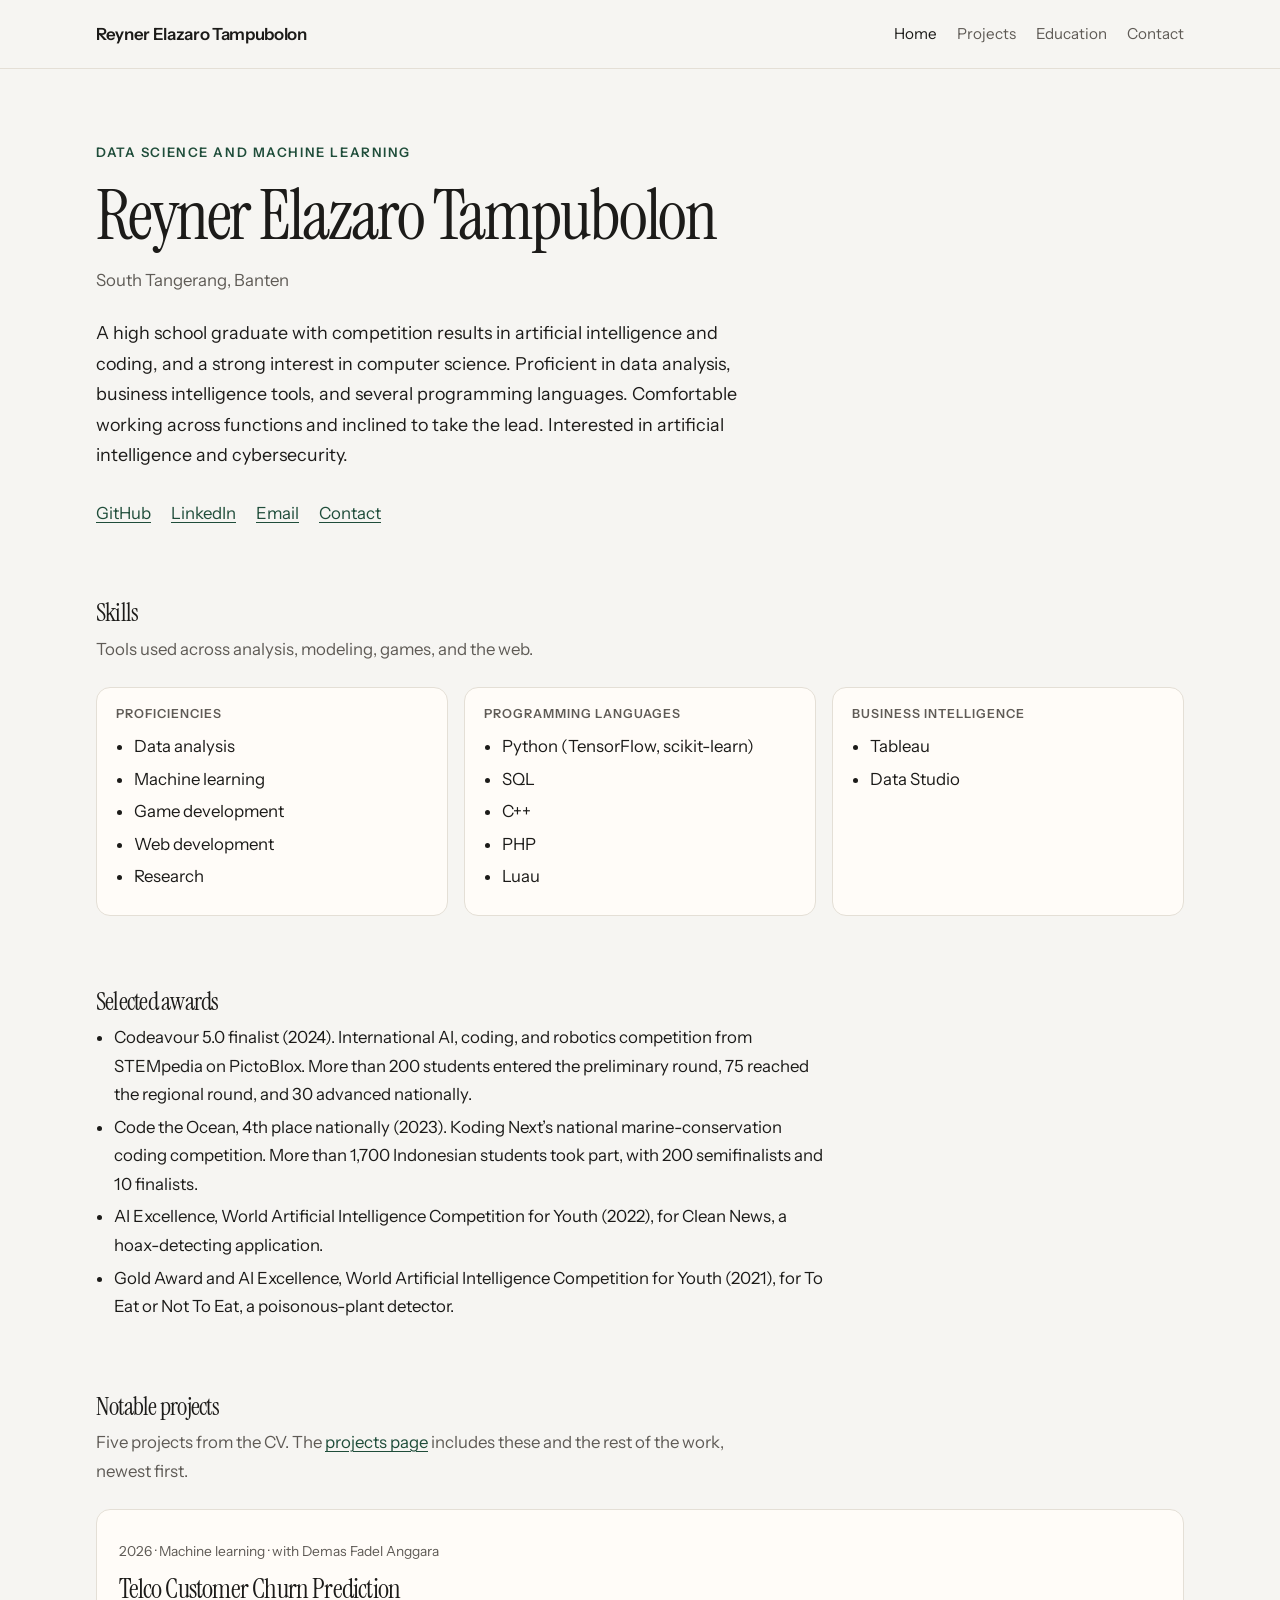
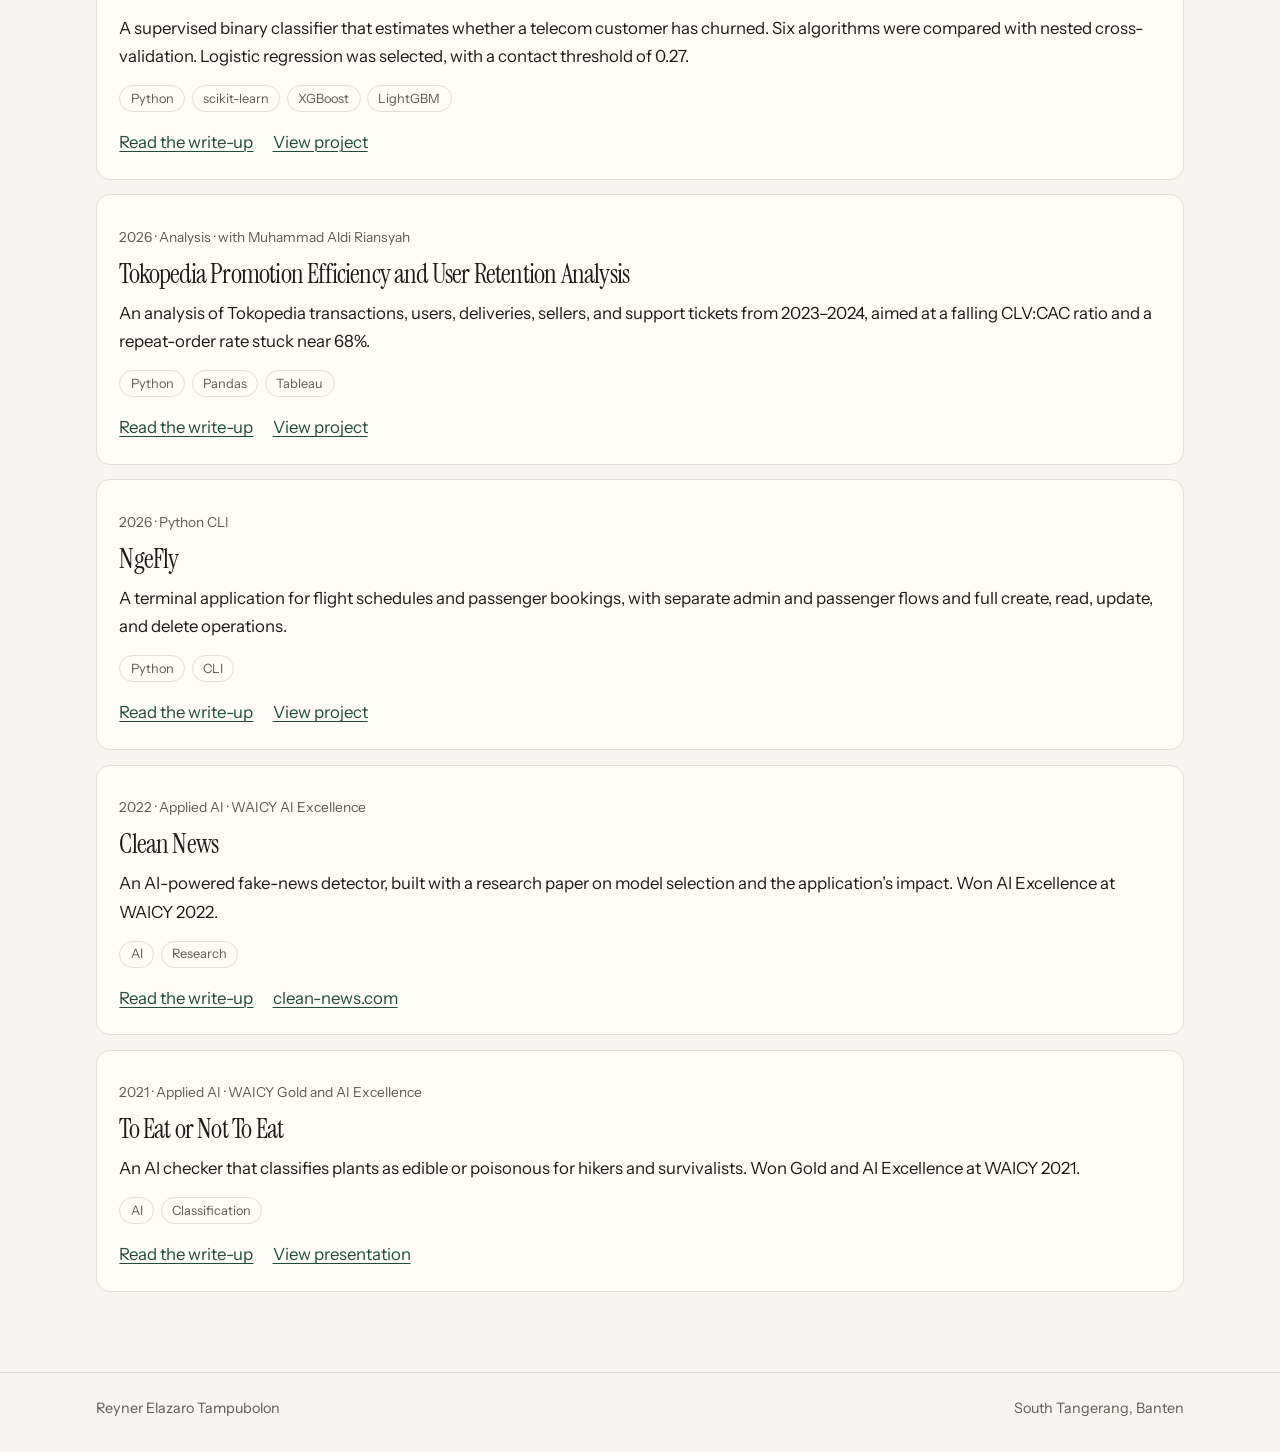
==== index.html @ 840c9fd8 "Initial commit" ====
<!DOCTYPE html>
<html lang="en">
<head>
  <meta charset="utf-8">
  <meta name="viewport" content="width=device-width, initial-scale=1">
  <title>Reyner Elazaro Tampubolon</title>
  <meta name="description" content="Portfolio of Reyner Elazaro Tampubolon, a data science and machine learning student in South Tangerang working on analysis, classification, and applied AI.">
  <link rel="icon" href="favicon.svg" type="image/svg+xml">
  <link rel="preconnect" href="https://fonts.googleapis.com">
  <link rel="preconnect" href="https://fonts.gstatic.com" crossorigin>
  <link href="https://fonts.googleapis.com/css2?family=Instrument+Sans:ital,wght@0,400;0,500;0,600;1,400&family=Instrument+Serif&display=swap" rel="stylesheet">
  <link rel="stylesheet" href="css/style.css">
  <script type="application/ld+json">
  {
    "@context": "https://schema.org",
    "@type": "Person",
    "name": "Reyner Elazaro Tampubolon",
    "email": "mailto:reynerelazaro@gmail.com",
    "telephone": "+6281806627171",
    "address": {
      "@type": "PostalAddress",
      "addressLocality": "South Tangerang",
      "addressRegion": "Banten",
      "addressCountry": "ID"
    },
    "url": "https://github.com/reyneret",
    "sameAs": [
      "https://github.com/reyneret",
      "https://www.linkedin.com/in/reyneret/"
    ]
  }
  </script>
</head>
<body>
  <a class="skip" href="#content">Skip to content</a>
  <header class="site-header">
    <div class="header-inner">
      <a class="brand" href="index.html">Reyner Elazaro Tampubolon</a>
      <nav class="nav" aria-label="Primary">
        <a href="index.html" aria-current="page">Home</a>
        <a href="projects.html">Projects</a>
        <a href="education.html">Education</a>
        <a href="contact.html">Contact</a>
      </nav>
    </div>
  </header>

  <main id="content" class="page">
    <p class="kicker">Data science and machine learning</p>
    <h1>Reyner Elazaro Tampubolon</h1>
    <p class="location">South Tangerang, Banten</p>
    <p class="lede">A high school graduate with competition results in artificial intelligence and coding, and a strong interest in computer science. Proficient in data analysis, business intelligence tools, and several programming languages. Comfortable working across functions and inclined to take the lead. Interested in artificial intelligence and cybersecurity.</p>
    <ul class="hero-links">
      <li><a href="https://github.com/reyneret">GitHub</a></li>
      <li><a href="https://www.linkedin.com/in/reyneret/">LinkedIn</a></li>
      <li><a href="mailto:reynerelazaro@gmail.com">Email</a></li>
      <li><a href="contact.html">Contact</a></li>
    </ul>

    <section class="section" aria-labelledby="skills-heading">
      <h2 id="skills-heading">Skills</h2>
      <p class="section-note">Tools used across analysis, modeling, games, and the web.</p>
      <div class="skill-grid">
        <div class="skill-block">
          <h3>Proficiencies</h3>
          <ul>
            <li>Data analysis</li>
            <li>Machine learning</li>
            <li>Game development</li>
            <li>Web development</li>
            <li>Research</li>
          </ul>
        </div>
        <div class="skill-block">
          <h3>Programming languages</h3>
          <ul>
            <li>Python (TensorFlow, scikit-learn)</li>
            <li>SQL</li>
            <li>C++</li>
            <li>PHP</li>
            <li>Luau</li>
          </ul>
        </div>
        <div class="skill-block">
          <h3>Business intelligence</h3>
          <ul>
            <li>Tableau</li>
            <li>Data Studio</li>
          </ul>
        </div>
      </div>
    </section>

    <section class="section" aria-labelledby="awards-heading">
      <h2 id="awards-heading">Selected awards</h2>
      <ul class="award-list">
        <li>Codeavour 5.0 finalist (2024). International AI, coding, and robotics competition from STEMpedia on PictoBlox. More than 200 students entered the preliminary round, 75 reached the regional round, and 30 advanced nationally.</li>
        <li>Code the Ocean, 4th place nationally (2023). Koding Next’s national marine-conservation coding competition. More than 1,700 Indonesian students took part, with 200 semifinalists and 10 finalists.</li>
        <li>AI Excellence, World Artificial Intelligence Competition for Youth (2022), for Clean News, a hoax-detecting application.</li>
        <li>Gold Award and AI Excellence, World Artificial Intelligence Competition for Youth (2021), for To Eat or Not To Eat, a poisonous-plant detector.</li>
      </ul>
    </section>

    <section class="section" aria-labelledby="projects-heading">
      <h2 id="projects-heading">Notable projects</h2>
      <p class="section-note">Five projects from the CV. The <a href="projects.html">projects page</a> includes these and the rest of the work, newest first.</p>
      <div class="cards">
        <article class="card">
          <p class="meta">2026 · Machine learning · with Demas Fadel Anggara</p>
          <h3>Telco Customer Churn Prediction</h3>
          <p>A supervised binary classifier that estimates whether a telecom customer has churned. Six algorithms were compared with nested cross-validation. Logistic regression was selected, with a contact threshold of 0.27.</p>
          <ul class="tags">
            <li>Python</li>
            <li>scikit-learn</li>
            <li>XGBoost</li>
            <li>LightGBM</li>
          </ul>
          <div class="actions">
            <a href="projects.html#telco">Read the write-up</a>
            <a href="https://github.com/demuuus/telco_customer_churn_machine_learning">View project</a>
          </div>
        </article>

        <article class="card">
          <p class="meta">2026 · Analysis · with Muhammad Aldi Riansyah</p>
          <h3>Tokopedia Promotion Efficiency and User Retention Analysis</h3>
          <p>An analysis of Tokopedia transactions, users, deliveries, sellers, and support tickets from 2023–2024, aimed at a falling CLV:CAC ratio and a repeat-order rate stuck near 68%.</p>
          <ul class="tags">
            <li>Python</li>
            <li>Pandas</li>
            <li>Tableau</li>
          </ul>
          <div class="actions">
            <a href="projects.html#tokopedia">Read the write-up</a>
            <a href="https://github.com/reyneret/Tokopedia-Efficiency-and-Retention-Analysis">View project</a>
          </div>
        </article>

        <article class="card">
          <p class="meta">2026 · Python CLI</p>
          <h3>NgeFly</h3>
          <p>A terminal application for flight schedules and passenger bookings, with separate admin and passenger flows and full create, read, update, and delete operations.</p>
          <ul class="tags">
            <li>Python</li>
            <li>CLI</li>
          </ul>
          <div class="actions">
            <a href="projects.html#ngefly">Read the write-up</a>
            <a href="https://github.com/reyneret/Flight-Ticket-Management-System">View project</a>
          </div>
        </article>

        <article class="card">
          <p class="meta">2022 · Applied AI · WAICY AI Excellence</p>
          <h3>Clean News</h3>
          <p>An AI-powered fake-news detector, built with a research paper on model selection and the application’s impact. Won AI Excellence at WAICY 2022.</p>
          <ul class="tags">
            <li>AI</li>
            <li>Research</li>
          </ul>
          <div class="actions">
            <a href="projects.html#clean-news">Read the write-up</a>
            <a href="http://clean-news.com">clean-news.com</a>
          </div>
        </article>

        <article class="card">
          <p class="meta">2021 · Applied AI · WAICY Gold and AI Excellence</p>
          <h3>To Eat or Not To Eat</h3>
          <p>An AI checker that classifies plants as edible or poisonous for hikers and survivalists. Won Gold and AI Excellence at WAICY 2021.</p>
          <ul class="tags">
            <li>AI</li>
            <li>Classification</li>
          </ul>
          <div class="actions">
            <a href="projects.html#to-eat">Read the write-up</a>
            <a href="https://youtu.be/McGjaKAQ2lE?si=XfhKC0BK4bwfOICW">View presentation</a>
          </div>
        </article>
      </div>
    </section>
  </main>

  <footer class="site-footer">
    <div class="footer-inner">
      <span>Reyner Elazaro Tampubolon</span>
      <span>South Tangerang, Banten</span>
    </div>
  </footer>
</body>
</html>
---- css/style.css ----
:root {
  --bg: #f6f5f2;
  --ink: #1c1b19;
  --muted: #5f5b56;
  --line: #e4dfd6;
  --accent: #1f4d3a;
  --accent-soft: #e7f0eb;
  --card: #fffcf8;
  --danger: #8d2f2f;
  --serif: "Instrument Serif", Georgia, "Times New Roman", serif;
  --sans: "Instrument Sans", "Segoe UI", sans-serif;
  --width: 68rem;
  --text: 42rem;
}

*,
*::before,
*::after {
  box-sizing: border-box;
}

html {
  scroll-behavior: smooth;
}

body {
  margin: 0;
  background: var(--bg);
  color: var(--ink);
  font-family: var(--sans);
  font-size: 1.05rem;
  line-height: 1.7;
}

img {
  max-width: 100%;
}

a {
  color: var(--accent);
  text-decoration-thickness: 1px;
  text-underline-offset: 0.18em;
}

a:hover {
  text-decoration-thickness: 2px;
}

.skip {
  position: absolute;
  left: 1rem;
  top: -4rem;
  background: var(--ink);
  color: var(--bg);
  padding: 0.5rem 0.8rem;
  z-index: 20;
}

.skip:focus {
  top: 0.75rem;
}

.site-header {
  position: sticky;
  top: 0;
  z-index: 10;
  background: color-mix(in srgb, var(--bg) 88%, transparent);
  backdrop-filter: blur(10px);
  border-bottom: 1px solid var(--line);
}

.header-inner,
.page,
.site-footer .footer-inner {
  width: min(var(--width), calc(100% - 2.5rem));
  margin-inline: auto;
}

.header-inner {
  display: flex;
  align-items: center;
  justify-content: space-between;
  gap: 1.5rem;
  min-height: 4.25rem;
}

.brand {
  color: var(--ink);
  text-decoration: none;
  font-weight: 600;
  letter-spacing: -0.02em;
}

.nav {
  display: flex;
  gap: 1.25rem;
}

.nav a {
  color: var(--muted);
  text-decoration: none;
  font-size: 0.95rem;
}

.nav a[aria-current="page"],
.nav a:hover {
  color: var(--ink);
}

.page {
  padding: 4.5rem 0 5rem;
}

.kicker {
  margin: 0 0 0.75rem;
  color: var(--accent);
  font-size: 0.82rem;
  font-weight: 600;
  letter-spacing: 0.12em;
  text-transform: uppercase;
}

h1,
h2,
h3 {
  font-family: var(--serif);
  font-weight: 400;
  letter-spacing: -0.03em;
  line-height: 1.15;
}

h1 {
  margin: 0 0 0.6rem;
  font-size: clamp(2.6rem, 6vw, 4.4rem);
}

.lede,
.intro {
  max-width: var(--text);
  color: var(--ink);
  font-size: 1.12rem;
}

.location {
  margin: 0 0 1.5rem;
  color: var(--muted);
}

.hero-links {
  display: flex;
  flex-wrap: wrap;
  gap: 0.75rem 1.25rem;
  margin: 1.75rem 0 0;
  padding: 0;
  list-style: none;
}

.section {
  margin-top: 4.5rem;
}

.section h2,
.page-intro h1 {
  margin-bottom: 0.4rem;
}

.section-note,
.page-intro p {
  max-width: var(--text);
  color: var(--muted);
  margin-top: 0;
}

.skill-grid {
  display: grid;
  grid-template-columns: repeat(3, 1fr);
  gap: 1rem;
  margin-top: 1.5rem;
}

.skill-block,
.card,
.project,
.edu-item,
.contact-card,
.form-card {
  background: var(--card);
  border: 1px solid var(--line);
  border-radius: 14px;
}

.skill-block {
  padding: 1.15rem 1.2rem 1.25rem;
}

.skill-block h3 {
  margin: 0 0 0.7rem;
  font-family: var(--sans);
  font-size: 0.78rem;
  font-weight: 600;
  letter-spacing: 0.08em;
  text-transform: uppercase;
  color: var(--muted);
}

.skill-block ul,
.award-list {
  margin: 0;
  padding-left: 1.1rem;
}

.skill-block li,
.award-list li {
  margin: 0.25rem 0;
}

.award-list {
  max-width: 46rem;
}

.cards {
  display: grid;
  gap: 0.9rem;
  margin-top: 1.5rem;
}

.card,
.project,
.edu-item {
  padding: 1.35rem 1.4rem 1.4rem;
}

.card-top,
.project-top {
  display: flex;
  justify-content: space-between;
  gap: 1rem;
  align-items: baseline;
}

.meta {
  margin: 0;
  color: var(--muted);
  font-size: 0.86rem;
}

.card h3,
.project h2,
.edu-item h2 {
  margin: 0.25rem 0 0.6rem;
  font-size: 1.7rem;
}

.card p,
.project p,
.edu-item p {
  margin: 0.55rem 0;
}

.tags {
  display: flex;
  flex-wrap: wrap;
  gap: 0.4rem;
  margin: 0.9rem 0 0;
  padding: 0;
  list-style: none;
}

.tags li {
  border: 1px solid var(--line);
  border-radius: 999px;
  padding: 0.1rem 0.65rem;
  color: var(--muted);
  font-size: 0.8rem;
}

.actions {
  display: flex;
  flex-wrap: wrap;
  gap: 0.8rem 1.2rem;
  margin-top: 1rem;
}

.project + .project,
.edu-item + .edu-item {
  margin-top: 1rem;
}

.project {
  overflow-x: auto;
}

.project h3 {
  margin: 1.4rem 0 0.35rem;
  font-family: var(--sans);
  font-size: 0.95rem;
  font-weight: 600;
  letter-spacing: 0;
}

.metrics {
  width: 100%;
  border-collapse: collapse;
  margin: 0.8rem 0 0.2rem;
  font-size: 0.95rem;
}

.metrics th,
.metrics td {
  text-align: left;
  padding: 0.55rem 0.7rem;
  border-bottom: 1px solid var(--line);
  vertical-align: top;
}

.metrics th {
  color: var(--muted);
  font-weight: 500;
  font-size: 0.8rem;
  letter-spacing: 0.04em;
  text-transform: uppercase;
}

.timeline {
  display: grid;
  gap: 1rem;
  margin-top: 1.75rem;
}

.edu-year {
  margin: 0;
  color: var(--accent);
  font-size: 0.86rem;
  font-weight: 600;
}

.contact-layout {
  display: grid;
  grid-template-columns: 0.85fr 1.15fr;
  gap: 1rem;
  margin-top: 2rem;
  align-items: start;
}

.contact-card,
.form-card {
  padding: 1.35rem 1.4rem 1.5rem;
}

.contact-list {
  list-style: none;
  margin: 0.4rem 0 0;
  padding: 0;
}

.contact-list li {
  padding: 0.85rem 0;
  border-bottom: 1px solid var(--line);
}

.contact-list li:last-child {
  border-bottom: 0;
  padding-bottom: 0;
}

.contact-list span {
  display: block;
  color: var(--muted);
  font-size: 0.78rem;
  letter-spacing: 0.08em;
  text-transform: uppercase;
}

.form-card h2 {
  margin: 0 0 0.3rem;
  font-size: 2rem;
}

label {
  display: block;
  margin: 0.95rem 0 0.3rem;
  font-size: 0.92rem;
}

input,
textarea {
  width: 100%;
  border: 1px solid var(--line);
  background: #fff;
  color: var(--ink);
  border-radius: 10px;
  padding: 0.7rem 0.8rem;
  font: inherit;
}

input:focus,
textarea:focus {
  outline: 2px solid var(--accent);
  border-color: transparent;
}

textarea {
  min-height: 9rem;
  resize: vertical;
}

button {
  margin-top: 1.1rem;
  border: 0;
  background: var(--accent);
  color: #f6f5f2;
  font: inherit;
  font-weight: 600;
  border-radius: 999px;
  padding: 0.7rem 1.25rem;
  cursor: pointer;
}

button:hover {
  background: #173c2d;
}

button:disabled {
  opacity: 0.6;
  cursor: progress;
}

.form-note,
.form-status {
  color: var(--muted);
  font-size: 0.92rem;
}

.form-status[data-state="success"] {
  color: var(--accent);
}

.form-status[data-state="error"] {
  color: var(--danger);
}

.hp {
  position: absolute;
  left: -9999px;
}

.site-footer {
  border-top: 1px solid var(--line);
  padding: 1.4rem 0 2rem;
  color: var(--muted);
  font-size: 0.9rem;
}

.footer-inner {
  display: flex;
  justify-content: space-between;
  gap: 1rem;
  flex-wrap: wrap;
}

@media (max-width: 800px) {
  .skill-grid,
  .contact-layout {
    grid-template-columns: 1fr;
  }

  .header-inner {
    align-items: flex-start;
    flex-direction: column;
    padding: 0.9rem 0;
    gap: 0.35rem;
  }

  .page {
    padding-top: 2.8rem;
  }
}
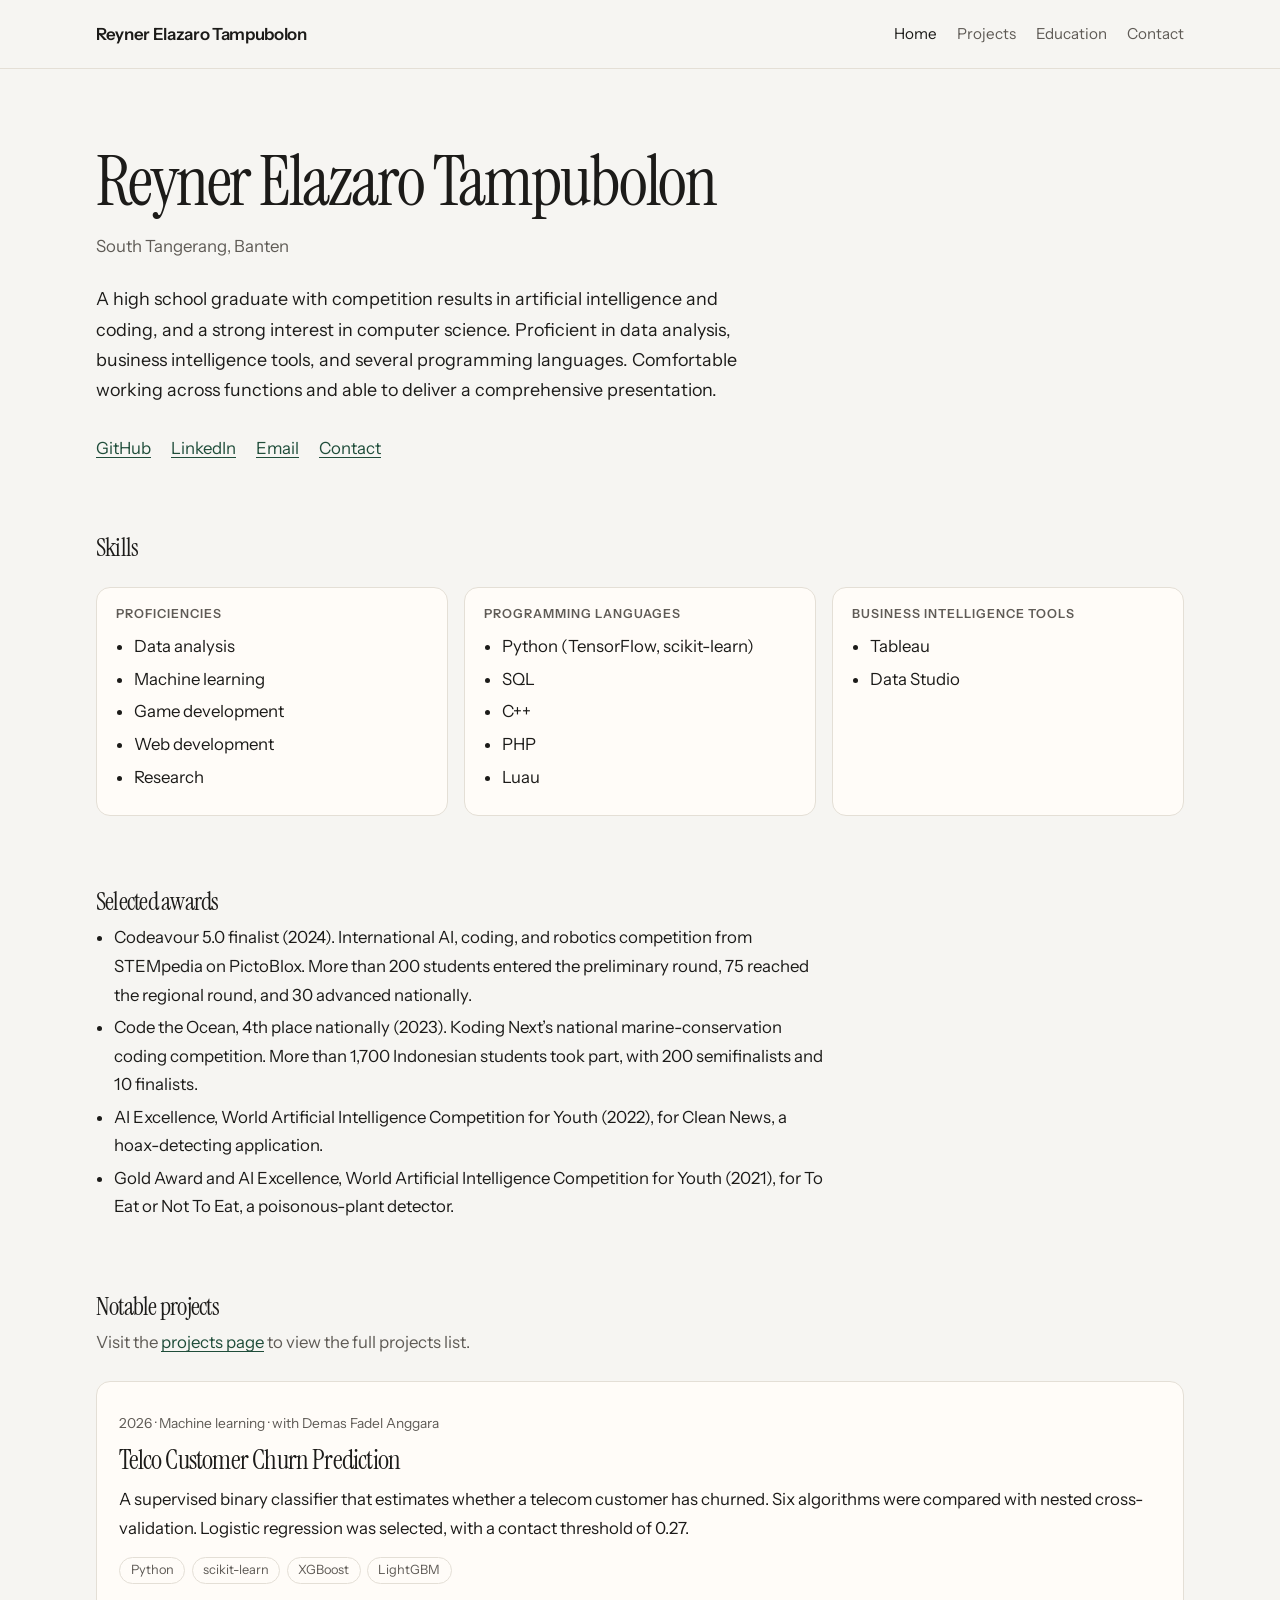
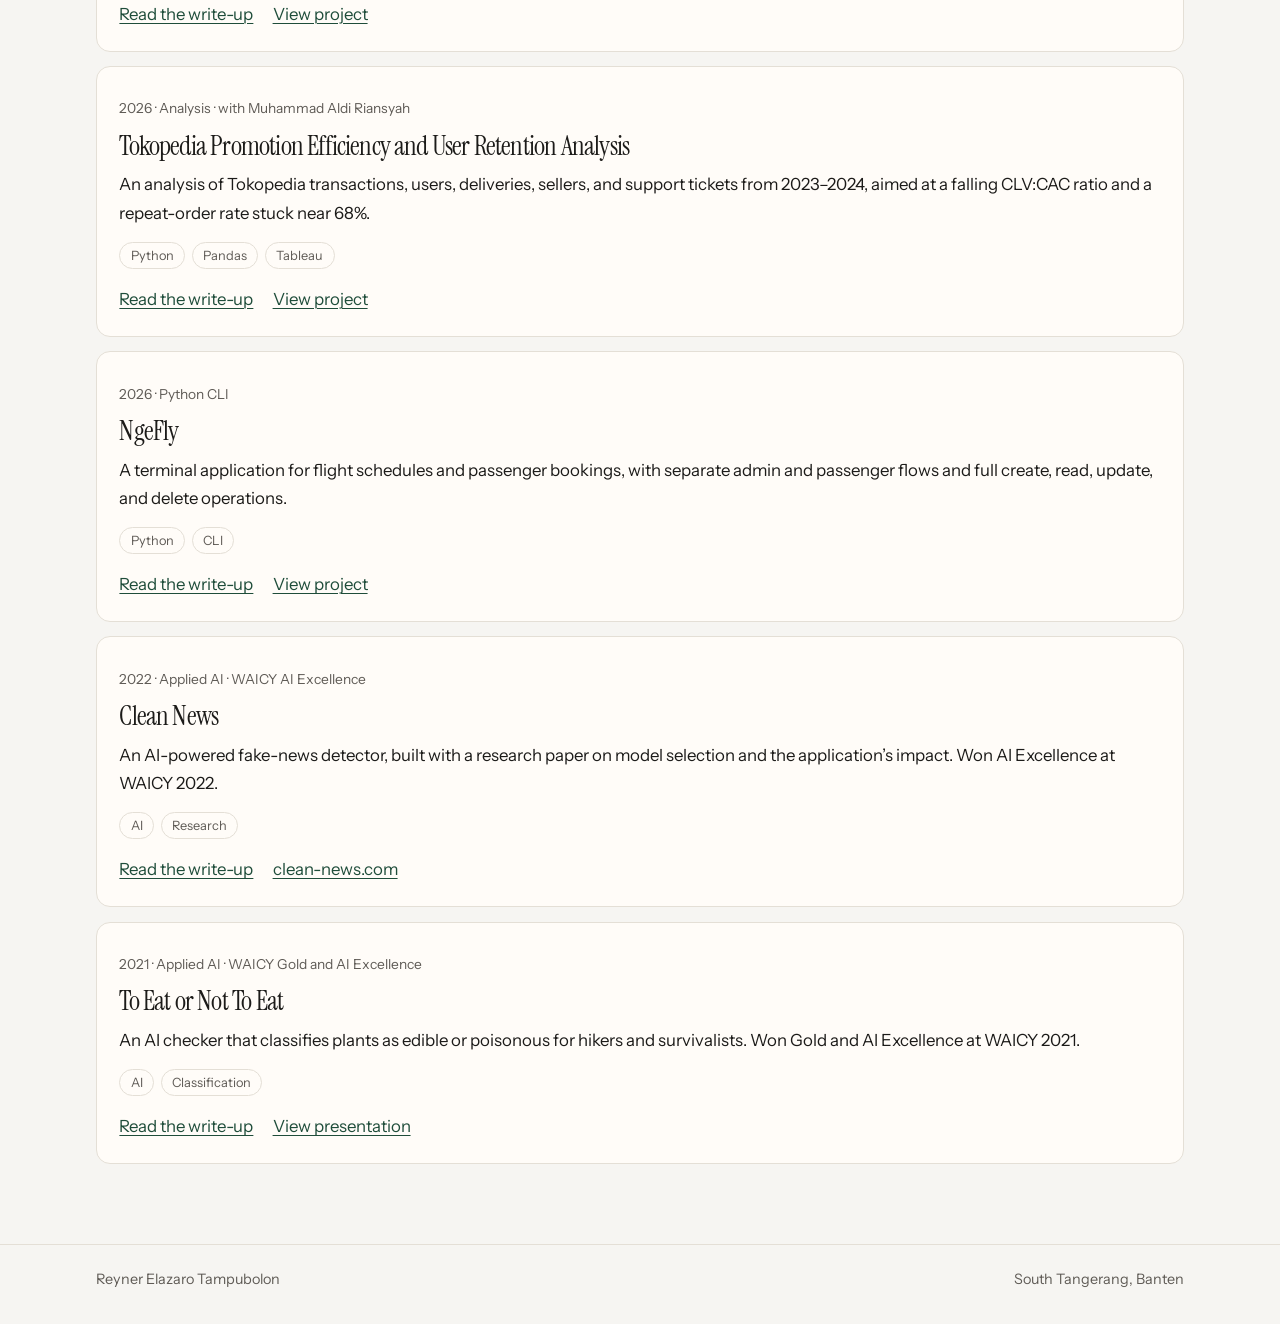
==== commit 56fcd393: "Update content and structure in index.html" ====
--- a/index.html
+++ b/index.html
@@ -46,10 +46,10 @@
   </header>
 
   <main id="content" class="page">
-    <p class="kicker">Data science and machine learning</p>
+    <!-- <p class="kicker">Data science and machine learning</p> -->
     <h1>Reyner Elazaro Tampubolon</h1>
     <p class="location">South Tangerang, Banten</p>
-    <p class="lede">A high school graduate with competition results in artificial intelligence and coding, and a strong interest in computer science. Proficient in data analysis, business intelligence tools, and several programming languages. Comfortable working across functions and inclined to take the lead. Interested in artificial intelligence and cybersecurity.</p>
+    <p class="lede">A high school graduate with competition results in artificial intelligence and coding, and a strong interest in computer science. Proficient in data analysis, business intelligence tools, and several programming languages. Comfortable working across functions and able to deliver a comprehensive presentation.</p>
     <ul class="hero-links">
       <li><a href="https://github.com/reyneret">GitHub</a></li>
       <li><a href="https://www.linkedin.com/in/reyneret/">LinkedIn</a></li>
@@ -59,7 +59,7 @@
 
     <section class="section" aria-labelledby="skills-heading">
       <h2 id="skills-heading">Skills</h2>
-      <p class="section-note">Tools used across analysis, modeling, games, and the web.</p>
+      <!-- <p class="section-note">Tools used across analysis, modeling, games, and the web.</p> -->
       <div class="skill-grid">
         <div class="skill-block">
           <h3>Proficiencies</h3>
@@ -82,7 +82,7 @@
           </ul>
         </div>
         <div class="skill-block">
-          <h3>Business intelligence</h3>
+          <h3>Business intelligence tools</h3>
           <ul>
             <li>Tableau</li>
             <li>Data Studio</li>
@@ -103,7 +103,7 @@
 
     <section class="section" aria-labelledby="projects-heading">
       <h2 id="projects-heading">Notable projects</h2>
-      <p class="section-note">Five projects from the CV. The <a href="projects.html">projects page</a> includes these and the rest of the work, newest first.</p>
+      <p class="section-note">Visit the <a href="projects.html">projects page</a> to view the full projects list.</p>
       <div class="cards">
         <article class="card">
           <p class="meta">2026 · Machine learning · with Demas Fadel Anggara</p>
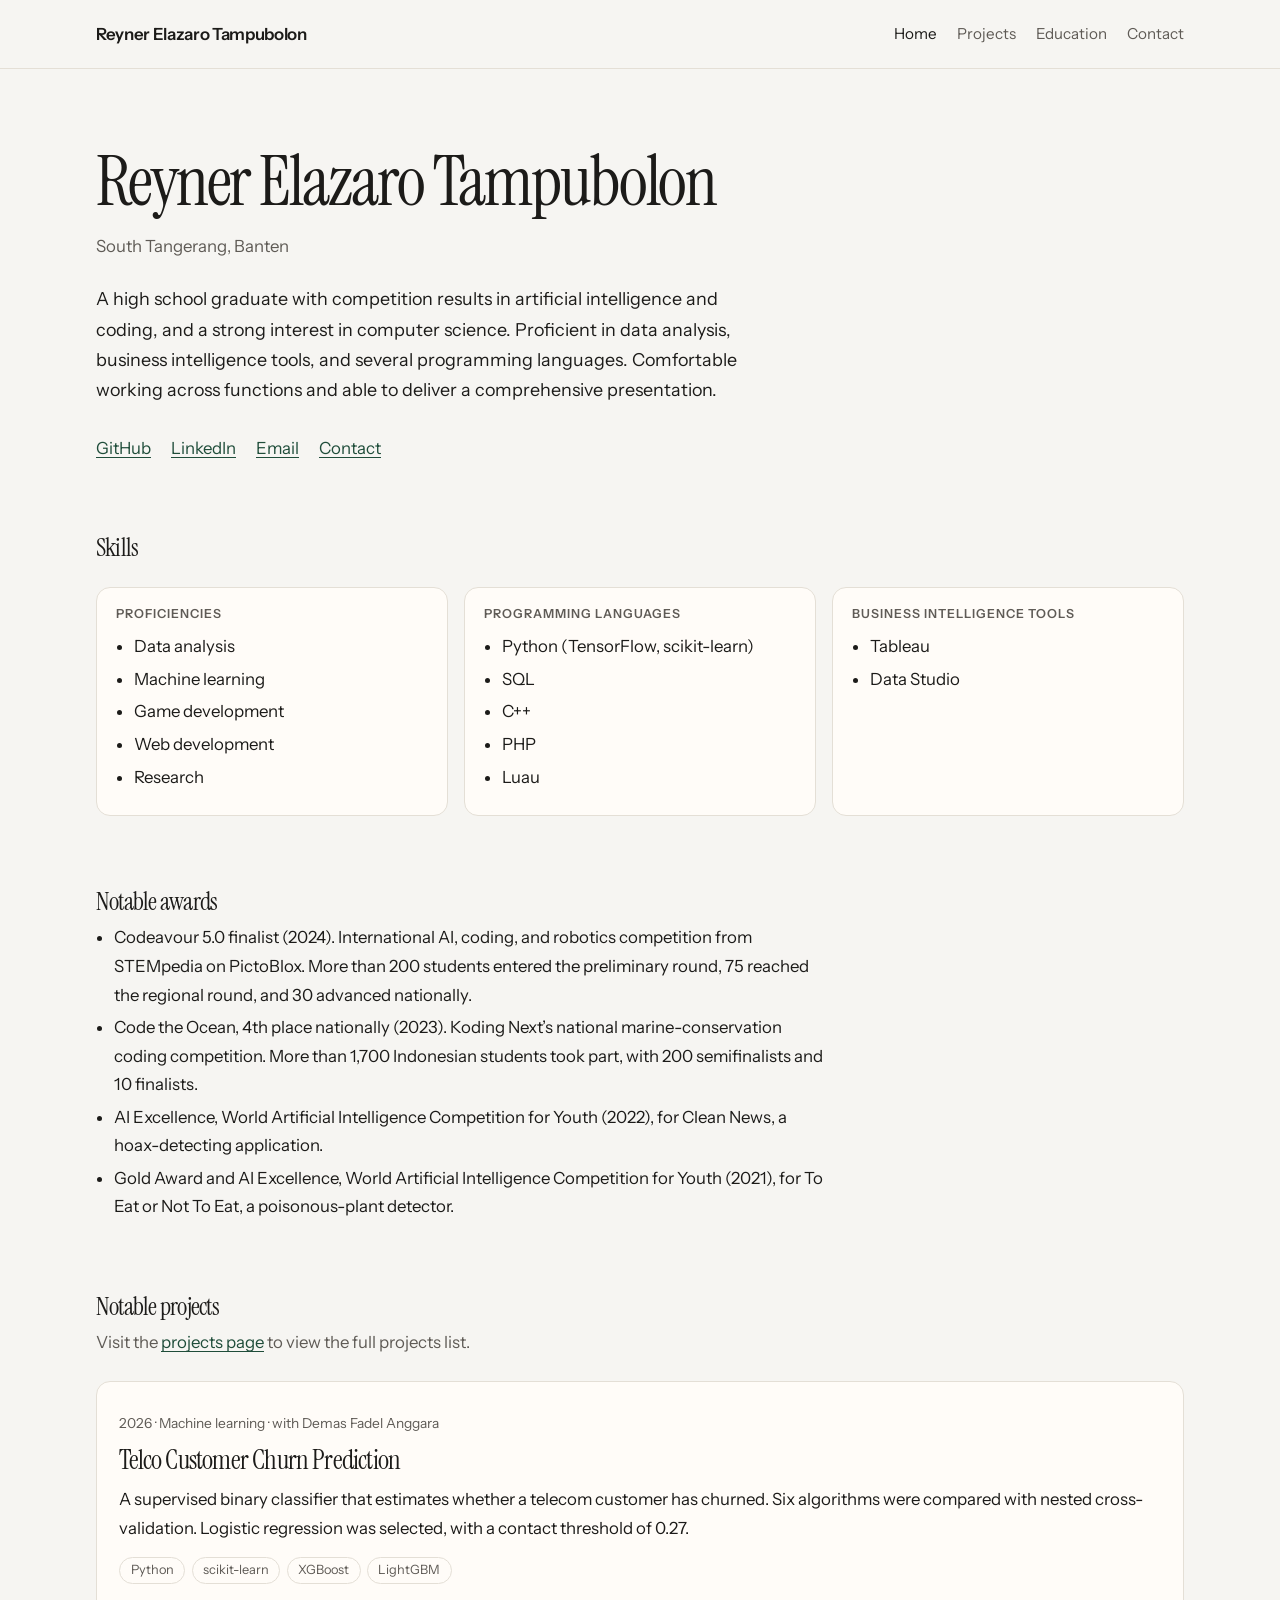
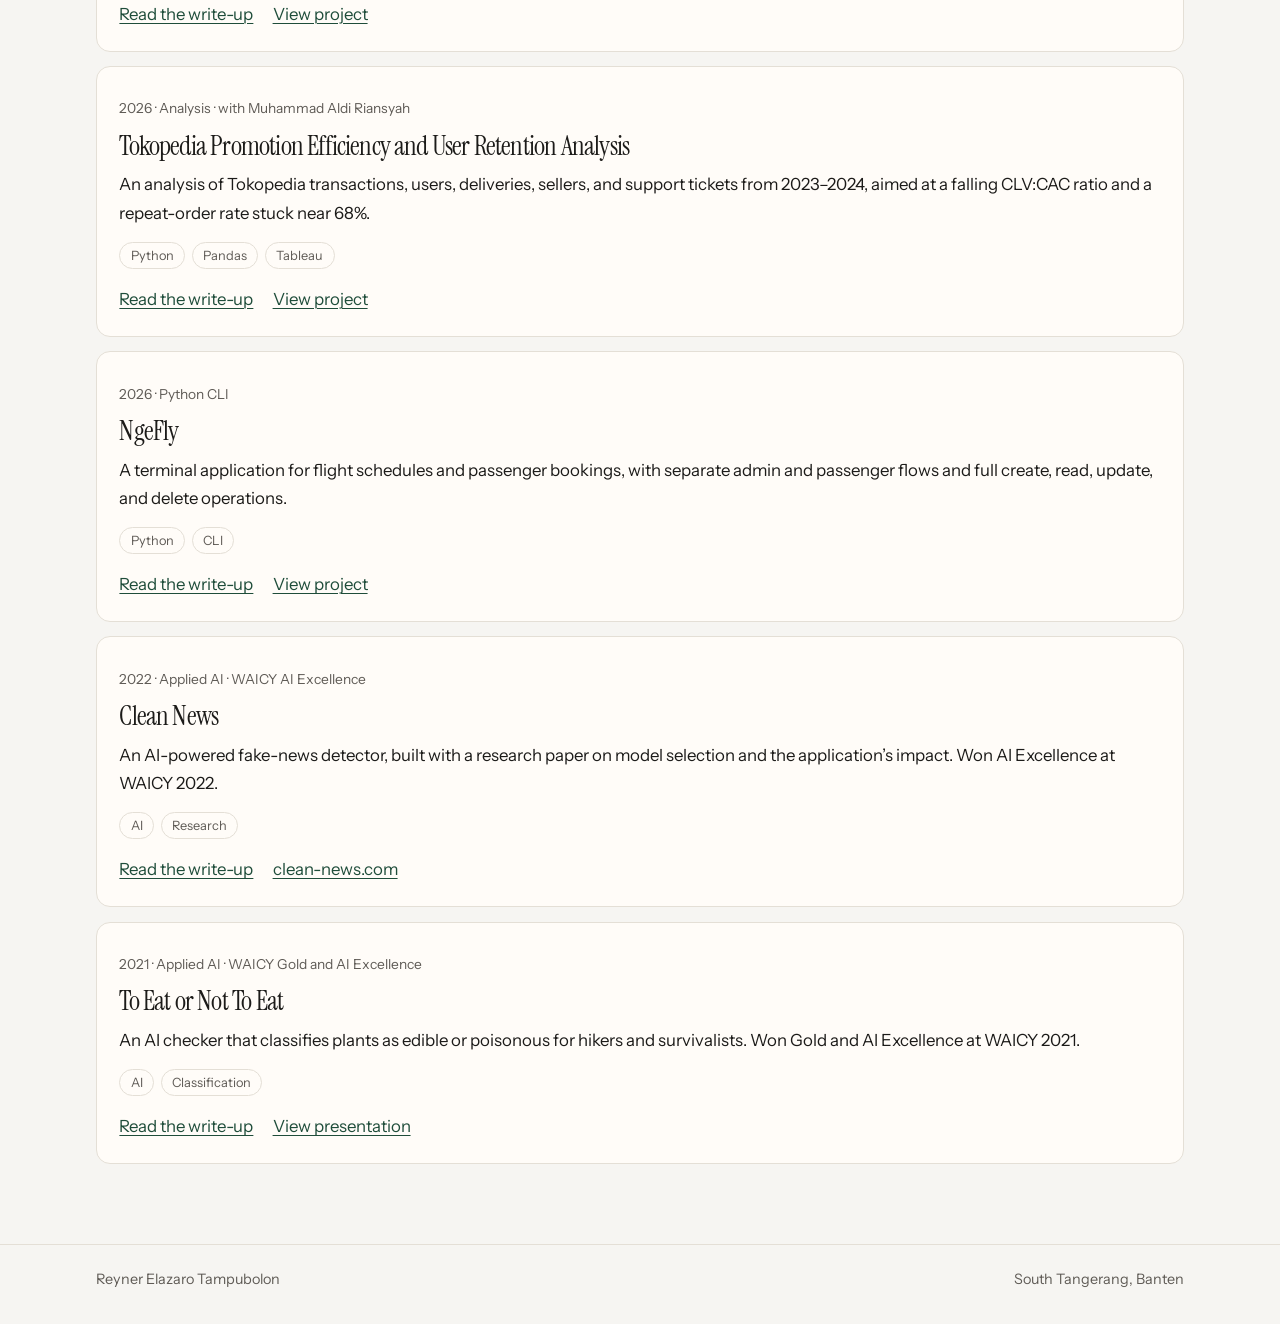
==== commit 24289cd8: "Change heading from 'Selected awards' to 'Notable awards'" ====
--- a/index.html
+++ b/index.html
@@ -92,7 +92,7 @@
     </section>
 
     <section class="section" aria-labelledby="awards-heading">
-      <h2 id="awards-heading">Selected awards</h2>
+      <h2 id="awards-heading">Notable awards</h2>
       <ul class="award-list">
         <li>Codeavour 5.0 finalist (2024). International AI, coding, and robotics competition from STEMpedia on PictoBlox. More than 200 students entered the preliminary round, 75 reached the regional round, and 30 advanced nationally.</li>
         <li>Code the Ocean, 4th place nationally (2023). Koding Next’s national marine-conservation coding competition. More than 1,700 Indonesian students took part, with 200 semifinalists and 10 finalists.</li>
